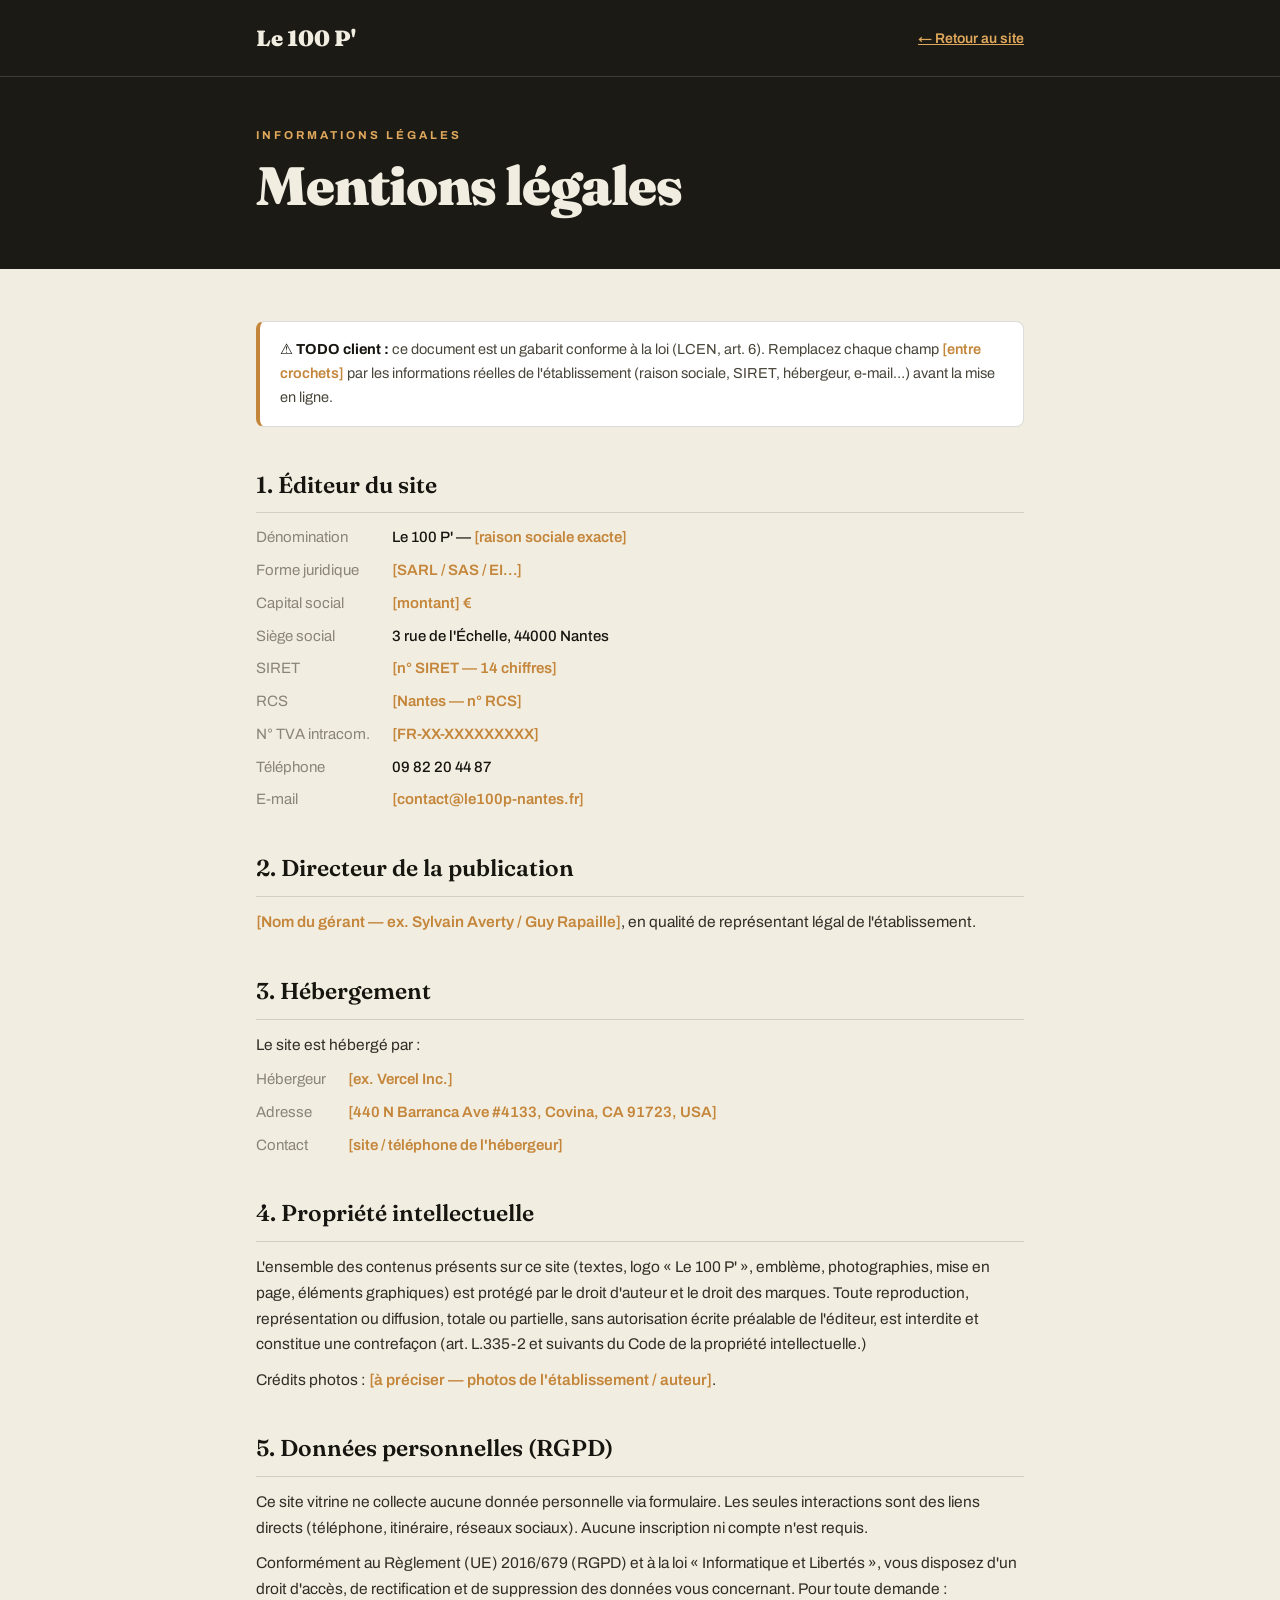
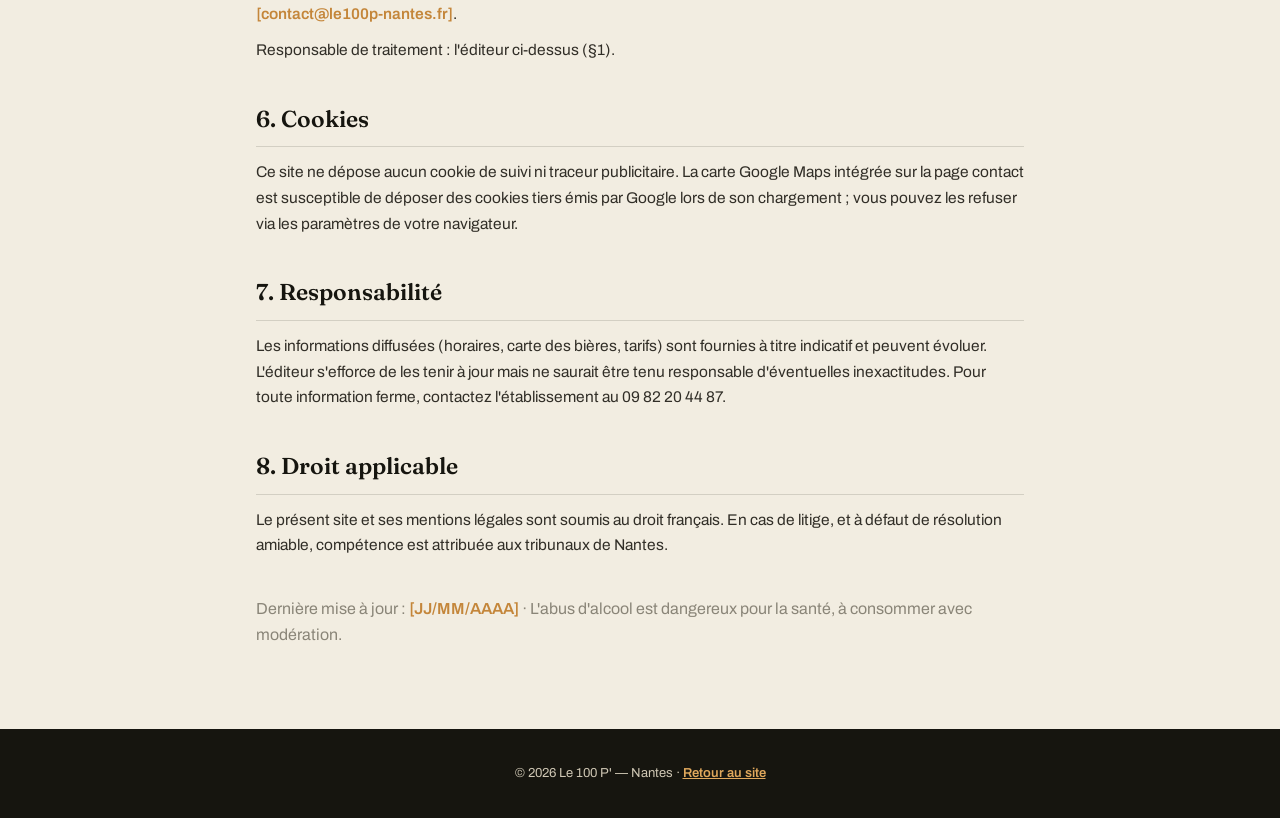
==== mentions-legales.html @ d5ee9e6e "Site vitrine Le 100 P' — bar à bières artisanales Nantes Site statique monolithique : hero chalkboar" ====
<!DOCTYPE html>
<html lang="fr">
<head>
<meta charset="UTF-8">
<meta name="viewport" content="width=device-width, initial-scale=1">
<title>Mentions légales — Le 100 P' · Nantes</title>
<meta name="description" content="Mentions légales du site Le 100 P', bar à bières artisanales à Nantes.">
<meta name="robots" content="noindex, follow">
<link rel="canonical" href="https://le100p-nantes.fr/mentions-legales.html">
<link rel="icon" href="data:image/svg+xml,<svg xmlns='http://www.w3.org/2000/svg' viewBox='0 0 100 100'><rect width='100' height='100' rx='20' fill='%231C1B17'/><path d='M50 20c-9 0-16 7-16 17 0 8 5 12 5 20h22c0-8 5-12 5-20 0-10-7-17-16-17z' fill='none' stroke='%23F3EEE2' stroke-width='4'/><path d='M50 30v34M42 40l8 6 8-6M42 52l8 6 8-6' stroke='%23F3EEE2' stroke-width='3' fill='none'/></svg>">
<link rel="preconnect" href="https://fonts.googleapis.com">
<link rel="preconnect" href="https://fonts.gstatic.com" crossorigin>
<link href="https://fonts.googleapis.com/css2?family=Fraunces:ital,opsz,wght@0,9..144,600;0,9..144,900&family=Archivo:wght@400;500;600;700&display=swap" rel="stylesheet">
<style>
:root{
  --noir:#16150F;--slate:#1B1A15;--craie:#F2EDE1;--craie-soft:#CFC7B4;
  --ambre:#C4863A;--ambre-light:#E0A85C;--line:rgba(242,237,225,.16);
  --f-display:'Fraunces',Georgia,serif;--f-text:'Archivo',system-ui,sans-serif;
}
*{box-sizing:border-box;margin:0;padding:0}
body{font-family:var(--f-text);color:var(--noir);background:var(--craie);line-height:1.65;-webkit-font-smoothing:antialiased}
a{color:inherit}
.wrap{max-width:820px;margin:0 auto;padding:0 26px}

header.ml-nav{background:var(--slate);color:var(--craie);border-bottom:1px solid var(--line)}
.ml-nav .in{max-width:820px;margin:0 auto;padding:20px 26px;display:flex;align-items:center;justify-content:space-between;gap:16px}
.ml-nav b{font-family:var(--f-display);font-weight:900;font-size:22px}
.ml-nav a.back{color:var(--ambre-light);font-weight:600;font-size:14px}

.hero-ml{background:var(--slate);color:var(--craie);padding:44px 0 56px}
.hero-ml .eyebrow{color:var(--ambre-light);text-transform:uppercase;letter-spacing:.26em;font-size:11.5px;font-weight:700}
.hero-ml h1{font-family:var(--f-display);font-weight:900;font-size:clamp(34px,6vw,54px);line-height:1.02;margin-top:10px;letter-spacing:-.02em}

main{padding:52px 0 80px}
.note{background:#fff;border:1px solid rgba(22,21,15,.15);border-left:4px solid var(--ambre);border-radius:8px;padding:16px 20px;font-size:14.5px;color:#48453a;margin-bottom:40px}
.note b{color:var(--noir)}
section.blk{margin-bottom:38px}
section.blk h2{font-family:var(--f-display);font-weight:600;font-size:23px;margin-bottom:12px;padding-bottom:8px;border-bottom:1px solid rgba(22,21,15,.14)}
section.blk p{margin-bottom:10px;font-size:15.5px;color:#312e27}
.field{color:#8a8578}
.todo{color:var(--ambre);font-weight:600}
dl{display:grid;grid-template-columns:auto 1fr;gap:8px 22px;font-size:15px}
dl dt{color:#8a8578}
dl dd{color:var(--noir);font-weight:500}

footer.ml-foot{background:var(--noir);color:var(--craie-soft);padding:34px 0;text-align:center;font-size:13px}
footer.ml-foot a{color:var(--ambre-light);font-weight:600}
@media(max-width:600px){dl{grid-template-columns:1fr;gap:2px 0}dl dd{margin-bottom:10px}}
</style>
</head>
<body>

<header class="ml-nav">
  <div class="in">
    <b>Le 100 P'</b>
    <a href="index.html" class="back">← Retour au site</a>
  </div>
</header>

<section class="hero-ml">
  <div class="wrap">
    <span class="eyebrow">Informations légales</span>
    <h1>Mentions légales</h1>
  </div>
</section>

<main>
  <div class="wrap">

    <div class="note">
      <b>⚠︎ TODO client :</b> ce document est un gabarit conforme à la loi (LCEN, art. 6). Remplacez chaque champ <span class="todo">[entre crochets]</span> par les informations réelles de l'établissement (raison sociale, SIRET, hébergeur, e-mail…) avant la mise en ligne.
    </div>

    <section class="blk">
      <h2>1. Éditeur du site</h2>
      <dl>
        <dt>Dénomination</dt><dd>Le 100 P' — <span class="todo">[raison sociale exacte]</span></dd>
        <dt>Forme juridique</dt><dd><span class="todo">[SARL / SAS / EI…]</span></dd>
        <dt>Capital social</dt><dd><span class="todo">[montant] €</span></dd>
        <dt>Siège social</dt><dd>3 rue de l'Échelle, 44000 Nantes</dd>
        <dt>SIRET</dt><dd><span class="todo">[n° SIRET — 14 chiffres]</span></dd>
        <dt>RCS</dt><dd><span class="todo">[Nantes — n° RCS]</span></dd>
        <dt>N° TVA intracom.</dt><dd><span class="todo">[FR-XX-XXXXXXXXX]</span></dd>
        <dt>Téléphone</dt><dd>09 82 20 44 87</dd>
        <dt>E-mail</dt><dd><span class="todo">[contact@le100p-nantes.fr]</span></dd>
      </dl>
    </section>

    <section class="blk">
      <h2>2. Directeur de la publication</h2>
      <p><span class="todo">[Nom du gérant — ex. Sylvain Averty / Guy Rapaille]</span>, en qualité de représentant légal de l'établissement.</p>
    </section>

    <section class="blk">
      <h2>3. Hébergement</h2>
      <p>Le site est hébergé par :</p>
      <dl>
        <dt>Hébergeur</dt><dd><span class="todo">[ex. Vercel Inc.]</span></dd>
        <dt>Adresse</dt><dd><span class="todo">[440 N Barranca Ave #4133, Covina, CA 91723, USA]</span></dd>
        <dt>Contact</dt><dd><span class="todo">[site / téléphone de l'hébergeur]</span></dd>
      </dl>
    </section>

    <section class="blk">
      <h2>4. Propriété intellectuelle</h2>
      <p>L'ensemble des contenus présents sur ce site (textes, logo « Le 100 P' », emblème, photographies, mise en page, éléments graphiques) est protégé par le droit d'auteur et le droit des marques. Toute reproduction, représentation ou diffusion, totale ou partielle, sans autorisation écrite préalable de l'éditeur, est interdite et constitue une contrefaçon (art. L.335-2 et suivants du Code de la propriété intellectuelle.)</p>
      <p class="field">Crédits photos : <span class="todo">[à préciser — photos de l'établissement / auteur]</span>.</p>
    </section>

    <section class="blk">
      <h2>5. Données personnelles (RGPD)</h2>
      <p>Ce site vitrine ne collecte aucune donnée personnelle via formulaire. Les seules interactions sont des liens directs (téléphone, itinéraire, réseaux sociaux). Aucune inscription ni compte n'est requis.</p>
      <p>Conformément au Règlement (UE) 2016/679 (RGPD) et à la loi « Informatique et Libertés », vous disposez d'un droit d'accès, de rectification et de suppression des données vous concernant. Pour toute demande : <span class="todo">[contact@le100p-nantes.fr]</span>.</p>
      <p class="field">Responsable de traitement : l'éditeur ci-dessus (§1).</p>
    </section>

    <section class="blk">
      <h2>6. Cookies</h2>
      <p>Ce site ne dépose aucun cookie de suivi ni traceur publicitaire. La carte Google Maps intégrée sur la page contact est susceptible de déposer des cookies tiers émis par Google lors de son chargement ; vous pouvez les refuser via les paramètres de votre navigateur.</p>
    </section>

    <section class="blk">
      <h2>7. Responsabilité</h2>
      <p>Les informations diffusées (horaires, carte des bières, tarifs) sont fournies à titre indicatif et peuvent évoluer. L'éditeur s'efforce de les tenir à jour mais ne saurait être tenu responsable d'éventuelles inexactitudes. Pour toute information ferme, contactez l'établissement au 09 82 20 44 87.</p>
    </section>

    <section class="blk">
      <h2>8. Droit applicable</h2>
      <p>Le présent site et ses mentions légales sont soumis au droit français. En cas de litige, et à défaut de résolution amiable, compétence est attribuée aux tribunaux de Nantes.</p>
    </section>

    <p class="field">Dernière mise à jour : <span class="todo">[JJ/MM/AAAA]</span> · L'abus d'alcool est dangereux pour la santé, à consommer avec modération.</p>

  </div>
</main>

<footer class="ml-foot">
  <div class="wrap">© <span id="yr"></span> Le 100 P' — Nantes · <a href="index.html">Retour au site</a></div>
</footer>

<script>document.getElementById('yr').textContent=new Date().getFullYear();</script>
</body>
</html>
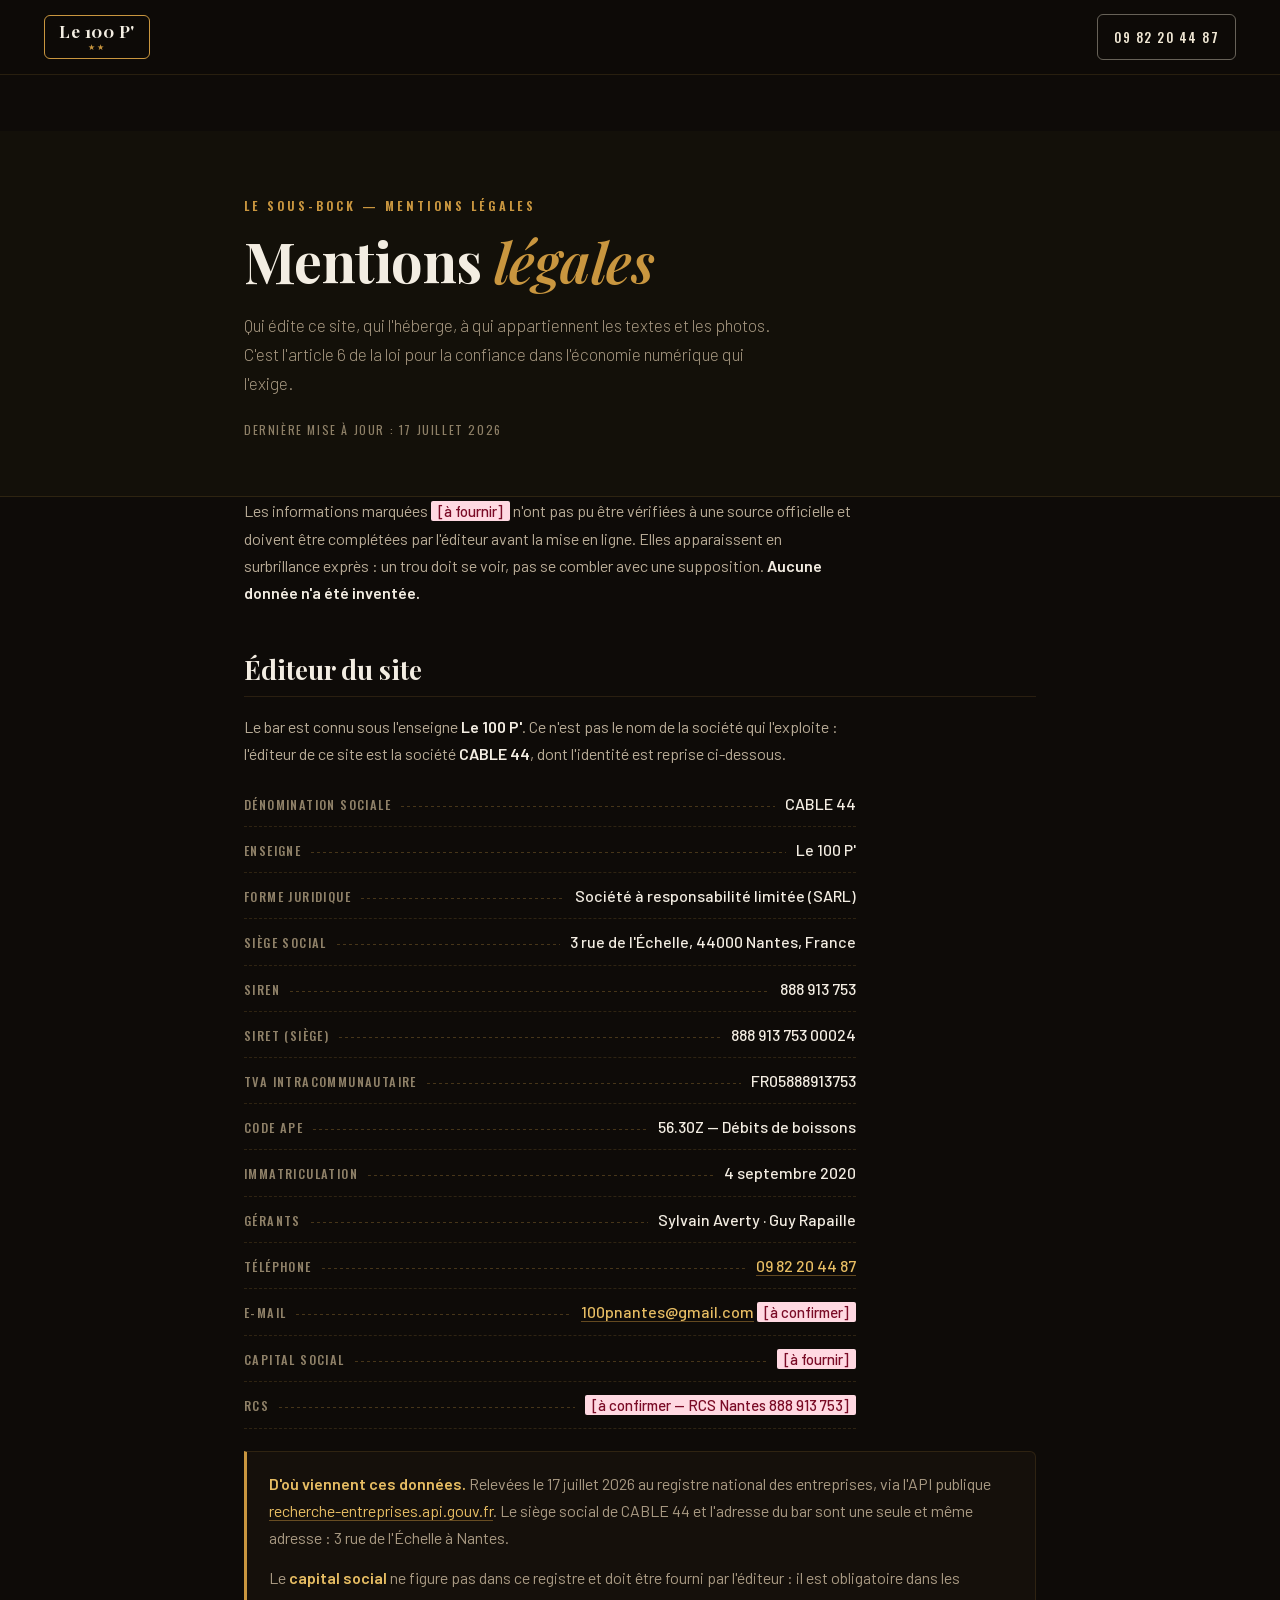
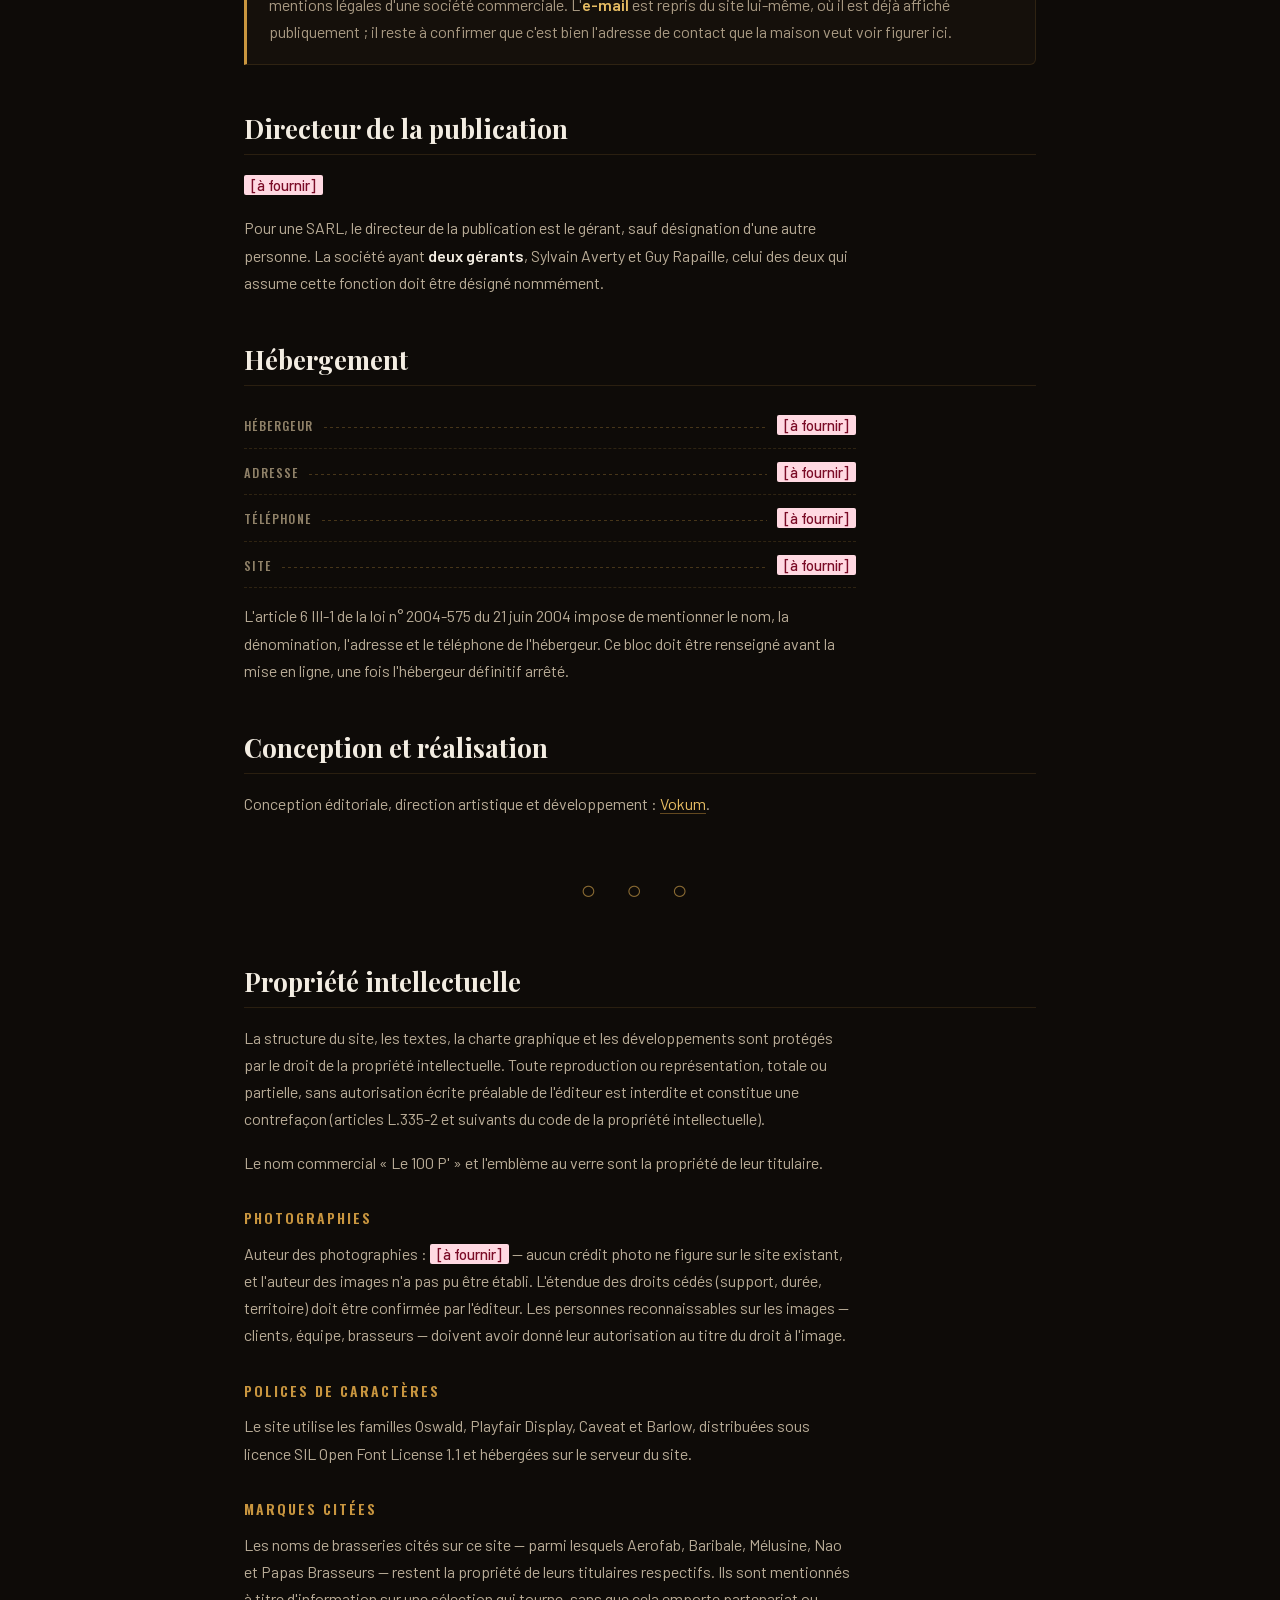
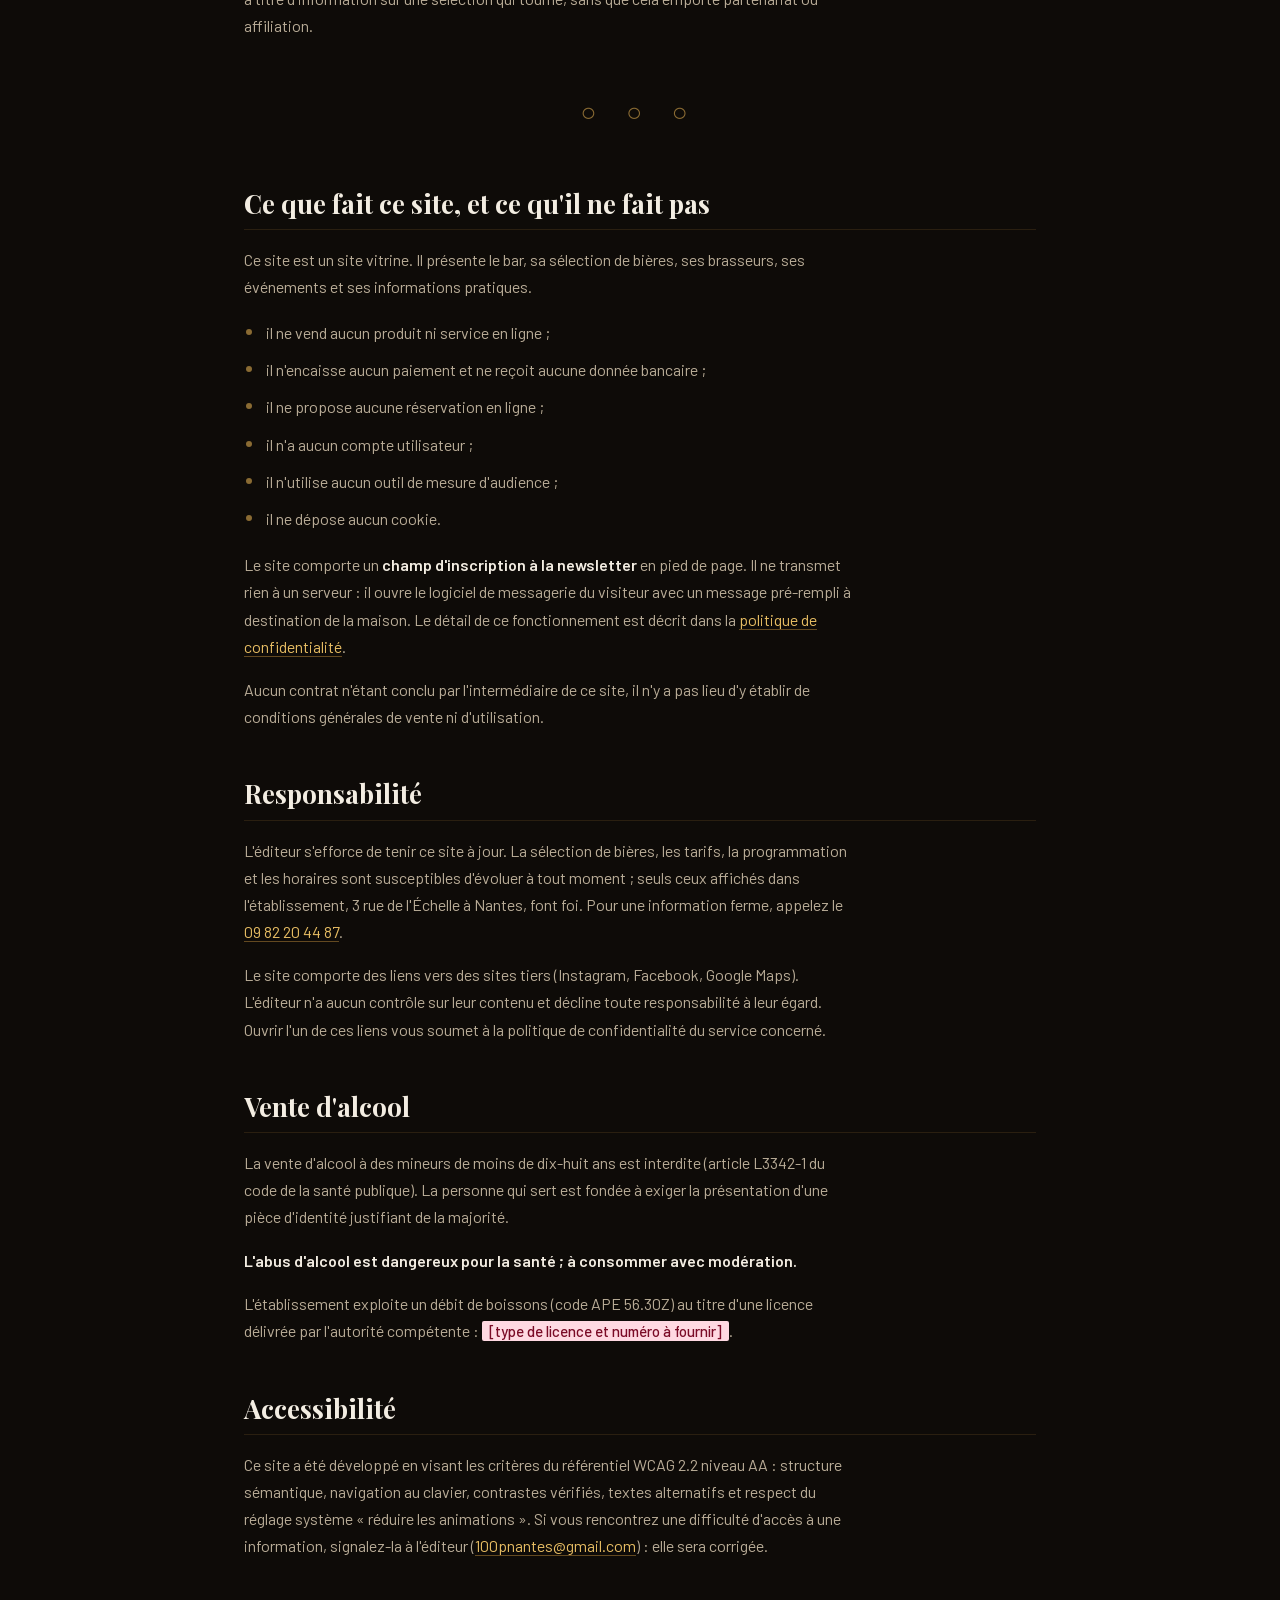
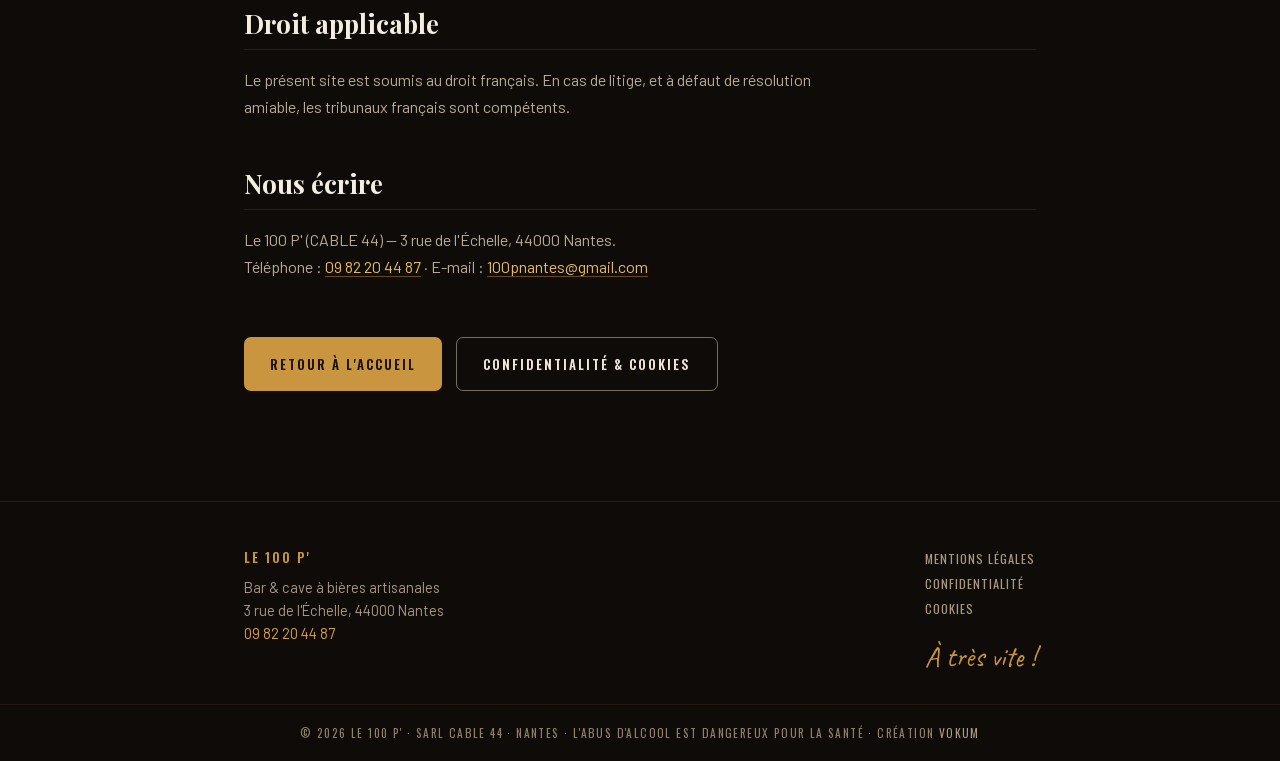
==== commit 7c583aab: "Pages légales : mentions légales, confidentialité et cookies Ajoute les deux pages obligatoires (art" ====
--- a/mentions-legales.html
+++ b/mentions-legales.html
@@ -3,139 +3,267 @@
 <head>
 <meta charset="UTF-8">
 <meta name="viewport" content="width=device-width, initial-scale=1">
-<title>Mentions légales — Le 100 P' · Nantes</title>
-<meta name="description" content="Mentions légales du site Le 100 P', bar à bières artisanales à Nantes.">
-<meta name="robots" content="noindex, follow">
+<title>Mentions légales — Le 100 P', bar à bières à Nantes</title>
+<meta name="description" content="Mentions légales du site du 100 P', bar et cave à bières artisanales, 3 rue de l'Échelle à Nantes. Éditeur, hébergeur, propriété intellectuelle.">
+<meta name="robots" content="index, follow">
 <link rel="canonical" href="https://le100p-nantes.fr/mentions-legales.html">
-<link rel="icon" href="data:image/svg+xml,<svg xmlns='http://www.w3.org/2000/svg' viewBox='0 0 100 100'><rect width='100' height='100' rx='20' fill='%231C1B17'/><path d='M50 20c-9 0-16 7-16 17 0 8 5 12 5 20h22c0-8 5-12 5-20 0-10-7-17-16-17z' fill='none' stroke='%23F3EEE2' stroke-width='4'/><path d='M50 30v34M42 40l8 6 8-6M42 52l8 6 8-6' stroke='%23F3EEE2' stroke-width='3' fill='none'/></svg>">
-<link rel="preconnect" href="https://fonts.googleapis.com">
-<link rel="preconnect" href="https://fonts.gstatic.com" crossorigin>
-<link href="https://fonts.googleapis.com/css2?family=Fraunces:ital,opsz,wght@0,9..144,600;0,9..144,900&family=Archivo:wght@400;500;600;700&display=swap" rel="stylesheet">
-<style>
-:root{
-  --noir:#16150F;--slate:#1B1A15;--craie:#F2EDE1;--craie-soft:#CFC7B4;
-  --ambre:#C4863A;--ambre-light:#E0A85C;--line:rgba(242,237,225,.16);
-  --f-display:'Fraunces',Georgia,serif;--f-text:'Archivo',system-ui,sans-serif;
-}
-*{box-sizing:border-box;margin:0;padding:0}
-body{font-family:var(--f-text);color:var(--noir);background:var(--craie);line-height:1.65;-webkit-font-smoothing:antialiased}
-a{color:inherit}
-.wrap{max-width:820px;margin:0 auto;padding:0 26px}
-
-header.ml-nav{background:var(--slate);color:var(--craie);border-bottom:1px solid var(--line)}
-.ml-nav .in{max-width:820px;margin:0 auto;padding:20px 26px;display:flex;align-items:center;justify-content:space-between;gap:16px}
-.ml-nav b{font-family:var(--f-display);font-weight:900;font-size:22px}
-.ml-nav a.back{color:var(--ambre-light);font-weight:600;font-size:14px}
-
-.hero-ml{background:var(--slate);color:var(--craie);padding:44px 0 56px}
-.hero-ml .eyebrow{color:var(--ambre-light);text-transform:uppercase;letter-spacing:.26em;font-size:11.5px;font-weight:700}
-.hero-ml h1{font-family:var(--f-display);font-weight:900;font-size:clamp(34px,6vw,54px);line-height:1.02;margin-top:10px;letter-spacing:-.02em}
-
-main{padding:52px 0 80px}
-.note{background:#fff;border:1px solid rgba(22,21,15,.15);border-left:4px solid var(--ambre);border-radius:8px;padding:16px 20px;font-size:14.5px;color:#48453a;margin-bottom:40px}
-.note b{color:var(--noir)}
-section.blk{margin-bottom:38px}
-section.blk h2{font-family:var(--f-display);font-weight:600;font-size:23px;margin-bottom:12px;padding-bottom:8px;border-bottom:1px solid rgba(22,21,15,.14)}
-section.blk p{margin-bottom:10px;font-size:15.5px;color:#312e27}
-.field{color:#8a8578}
-.todo{color:var(--ambre);font-weight:600}
-dl{display:grid;grid-template-columns:auto 1fr;gap:8px 22px;font-size:15px}
-dl dt{color:#8a8578}
-dl dd{color:var(--noir);font-weight:500}
-
-footer.ml-foot{background:var(--noir);color:var(--craie-soft);padding:34px 0;text-align:center;font-size:13px}
-footer.ml-foot a{color:var(--ambre-light);font-weight:600}
-@media(max-width:600px){dl{grid-template-columns:1fr;gap:2px 0}dl dd{margin-bottom:10px}}
-</style>
+<meta property="og:type" content="website">
+<meta property="og:title" content="Mentions légales — Le 100 P'">
+<meta property="og:url" content="https://le100p-nantes.fr/mentions-legales.html">
+<meta property="og:locale" content="fr_FR">
+<link rel="icon" href="data:image/svg+xml,<svg xmlns='http://www.w3.org/2000/svg' viewBox='0 0 100 100'><rect width='100' height='100' rx='20' fill='%230e0b08'/><path d='M50 20c-9 0-16 7-16 17 0 8 5 12 5 20h22c0-8 5-12 5-20 0-10-7-17-16-17z' fill='none' stroke='%23c9963f' stroke-width='4'/><path d='M50 30v34M42 40l8 6 8-6M42 52l8 6 8-6' stroke='%23c9963f' stroke-width='3' fill='none'/></svg>">
+<meta name="theme-color" content="#0e0b08">
+<link rel="preload" href="assets/fonts/oswald-var-latin.woff2" as="font" type="font/woff2" crossorigin>
+<link rel="preload" href="assets/fonts/barlow-400-latin.woff2" as="font" type="font/woff2" crossorigin>
+<link rel="stylesheet" href="fonts.css">
+<link rel="stylesheet" href="legal.css">
 </head>
-<body>
-
-<header class="ml-nav">
-  <div class="in">
-    <b>Le 100 P'</b>
-    <a href="index.html" class="back">← Retour au site</a>
+<body id="top">
+
+<a class="skip" href="#contenu">Aller au contenu</a>
+
+<!-- ============ NAV ============ -->
+<nav class="nav">
+  <a href="index.html" aria-label="Le 100 P' — retour à l'accueil">
+    <span class="logo-badge"><span class="wm">Le 100 P'</span><span class="st">★★</span></span>
+  </a>
+  <a href="tel:+33982204487" class="nav-tel">09 82 20 44 87</a>
+</nav>
+
+<main id="contenu">
+
+  <section class="legal-head">
+    <div class="wrap">
+      <p class="kicker">Le sous-bock — Mentions légales</p>
+      <h1>Mentions <em>légales</em></h1>
+      <p class="legal-lede">
+        Qui édite ce site, qui l'héberge, à qui appartiennent les textes et les photos.
+        C'est l'article 6 de la loi pour la confiance dans l'économie numérique qui l'exige.
+      </p>
+      <p class="legal-maj">Dernière mise à jour : 17 juillet 2026</p>
+    </div>
+  </section>
+
+  <section class="legal">
+
+    <p>
+      Les informations marquées <span class="manque">[à fournir]</span> n'ont pas pu être
+      vérifiées à une source officielle et doivent être complétées par l'éditeur avant la
+      mise en ligne. Elles apparaissent en surbrillance exprès : un trou doit se voir, pas
+      se combler avec une supposition. <strong>Aucune donnée n'a été inventée.</strong>
+    </p>
+
+    <h2>Éditeur du site</h2>
+    <p>
+      Le bar est connu sous l'enseigne <strong>Le 100 P'</strong>. Ce n'est pas le nom de
+      la société qui l'exploite : l'éditeur de ce site est la société
+      <strong>CABLE 44</strong>, dont l'identité est reprise ci-dessous.
+    </p>
+    <ul class="legal-id">
+      <li><span class="k">Dénomination sociale</span><span class="lead"></span><span class="v">CABLE 44</span></li>
+      <li><span class="k">Enseigne</span><span class="lead"></span><span class="v">Le 100 P'</span></li>
+      <li><span class="k">Forme juridique</span><span class="lead"></span><span class="v">Société à responsabilité limitée (SARL)</span></li>
+      <li><span class="k">Siège social</span><span class="lead"></span><span class="v">3 rue de l'Échelle, 44000 Nantes, France</span></li>
+      <li><span class="k">SIREN</span><span class="lead"></span><span class="v">888 913 753</span></li>
+      <li><span class="k">SIRET (siège)</span><span class="lead"></span><span class="v">888 913 753 00024</span></li>
+      <li><span class="k">TVA intracommunautaire</span><span class="lead"></span><span class="v">FR05888913753</span></li>
+      <li><span class="k">Code APE</span><span class="lead"></span><span class="v">56.30Z — Débits de boissons</span></li>
+      <li><span class="k">Immatriculation</span><span class="lead"></span><span class="v">4 septembre 2020</span></li>
+      <li><span class="k">Gérants</span><span class="lead"></span><span class="v">Sylvain Averty · Guy Rapaille</span></li>
+      <li><span class="k">Téléphone</span><span class="lead"></span><span class="v"><a href="tel:+33982204487">09 82 20 44 87</a></span></li>
+      <li><span class="k">E-mail</span><span class="lead"></span><span class="v"><a href="mailto:100pnantes@gmail.com">100pnantes@gmail.com</a> <span class="manque">[à confirmer]</span></span></li>
+      <li><span class="k">Capital social</span><span class="lead"></span><span class="v"><span class="manque">[à fournir]</span></span></li>
+      <li><span class="k">RCS</span><span class="lead"></span><span class="v"><span class="manque">[à confirmer — RCS Nantes 888 913 753]</span></span></li>
+    </ul>
+    <div class="legal-source">
+      <p>
+        <strong>D'où viennent ces données.</strong> Relevées le 17 juillet 2026 au registre
+        national des entreprises, via l'API publique
+        <a href="https://recherche-entreprises.api.gouv.fr" target="_blank" rel="noopener noreferrer">recherche-entreprises.api.gouv.fr</a>.
+        Le siège social de CABLE 44 et l'adresse du bar sont une seule et même adresse :
+        3 rue de l'Échelle à Nantes.
+      </p>
+      <p>
+        Le <strong>capital social</strong> ne figure pas dans ce registre et doit être fourni
+        par l'éditeur : il est obligatoire dans les mentions légales d'une société
+        commerciale. L'<strong>e-mail</strong> est repris du site lui-même, où il est déjà
+        affiché publiquement ; il reste à confirmer que c'est bien l'adresse de contact que
+        la maison veut voir figurer ici.
+      </p>
+    </div>
+
+    <h2>Directeur de la publication</h2>
+    <p><span class="manque">[à fournir]</span></p>
+    <p>
+      Pour une SARL, le directeur de la publication est le gérant, sauf désignation d'une
+      autre personne. La société ayant <strong>deux gérants</strong>, Sylvain Averty et
+      Guy Rapaille, celui des deux qui assume cette fonction doit être désigné nommément.
+    </p>
+
+    <h2>Hébergement</h2>
+    <ul class="legal-id">
+      <li><span class="k">Hébergeur</span><span class="lead"></span><span class="v"><span class="manque">[à fournir]</span></span></li>
+      <li><span class="k">Adresse</span><span class="lead"></span><span class="v"><span class="manque">[à fournir]</span></span></li>
+      <li><span class="k">Téléphone</span><span class="lead"></span><span class="v"><span class="manque">[à fournir]</span></span></li>
+      <li><span class="k">Site</span><span class="lead"></span><span class="v"><span class="manque">[à fournir]</span></span></li>
+    </ul>
+    <p>
+      L'article 6 III-1 de la loi n° 2004-575 du 21 juin 2004 impose de mentionner le nom,
+      la dénomination, l'adresse et le téléphone de l'hébergeur. Ce bloc doit être renseigné
+      avant la mise en ligne, une fois l'hébergeur définitif arrêté.
+    </p>
+
+    <h2>Conception et réalisation</h2>
+    <p>
+      Conception éditoriale, direction artistique et développement :
+      <a href="https://vokumagency.com" target="_blank" rel="noopener noreferrer">Vokum</a>.
+    </p>
+
+    <div class="legal-sep" aria-hidden="true">○ ○ ○</div>
+
+    <h2>Propriété intellectuelle</h2>
+    <p>
+      La structure du site, les textes, la charte graphique et les développements sont
+      protégés par le droit de la propriété intellectuelle. Toute reproduction ou
+      représentation, totale ou partielle, sans autorisation écrite préalable de l'éditeur
+      est interdite et constitue une contrefaçon (articles L.335-2 et suivants du code de
+      la propriété intellectuelle).
+    </p>
+    <p>
+      Le nom commercial « Le 100 P' » et l'emblème au verre sont la propriété de leur
+      titulaire.
+    </p>
+
+    <h3>Photographies</h3>
+    <p>
+      Auteur des photographies : <span class="manque">[à fournir]</span> — aucun crédit
+      photo ne figure sur le site existant, et l'auteur des images n'a pas pu être établi.
+      L'étendue des droits cédés (support, durée, territoire) doit être confirmée par
+      l'éditeur. Les personnes reconnaissables sur les images — clients, équipe, brasseurs —
+      doivent avoir donné leur autorisation au titre du droit à l'image.
+    </p>
+
+    <h3>Polices de caractères</h3>
+    <p>
+      Le site utilise les familles Oswald, Playfair Display, Caveat et Barlow, distribuées
+      sous licence SIL Open Font License 1.1 et hébergées sur le serveur du site.
+    </p>
+
+    <h3>Marques citées</h3>
+    <p>
+      Les noms de brasseries cités sur ce site — parmi lesquels Aerofab, Baribale, Mélusine,
+      Nao et Papas Brasseurs — restent la propriété de leurs titulaires respectifs. Ils sont
+      mentionnés à titre d'information sur une sélection qui tourne, sans que cela emporte
+      partenariat ou affiliation.
+    </p>
+
+    <div class="legal-sep" aria-hidden="true">○ ○ ○</div>
+
+    <h2>Ce que fait ce site, et ce qu'il ne fait pas</h2>
+    <p>
+      Ce site est un site vitrine. Il présente le bar, sa sélection de bières, ses brasseurs,
+      ses événements et ses informations pratiques.
+    </p>
+    <ul>
+      <li>il ne vend aucun produit ni service en ligne ;</li>
+      <li>il n'encaisse aucun paiement et ne reçoit aucune donnée bancaire ;</li>
+      <li>il ne propose aucune réservation en ligne ;</li>
+      <li>il n'a aucun compte utilisateur ;</li>
+      <li>il n'utilise aucun outil de mesure d'audience ;</li>
+      <li>il ne dépose aucun cookie.</li>
+    </ul>
+    <p>
+      Le site comporte un <strong>champ d'inscription à la newsletter</strong> en pied de
+      page. Il ne transmet rien à un serveur : il ouvre le logiciel de messagerie du
+      visiteur avec un message pré-rempli à destination de la maison. Le détail de ce
+      fonctionnement est décrit dans la
+      <a href="confidentialite.html">politique de confidentialité</a>.
+    </p>
+    <p>
+      Aucun contrat n'étant conclu par l'intermédiaire de ce site, il n'y a pas lieu d'y
+      établir de conditions générales de vente ni d'utilisation.
+    </p>
+
+    <h2>Responsabilité</h2>
+    <p>
+      L'éditeur s'efforce de tenir ce site à jour. La sélection de bières, les tarifs, la
+      programmation et les horaires sont susceptibles d'évoluer à tout moment ; seuls ceux
+      affichés dans l'établissement, 3 rue de l'Échelle à Nantes, font foi. Pour une
+      information ferme, appelez le <a href="tel:+33982204487">09 82 20 44 87</a>.
+    </p>
+    <p>
+      Le site comporte des liens vers des sites tiers (Instagram, Facebook, Google Maps).
+      L'éditeur n'a aucun contrôle sur leur contenu et décline toute responsabilité à leur
+      égard. Ouvrir l'un de ces liens vous soumet à la politique de confidentialité du
+      service concerné.
+    </p>
+
+    <h2>Vente d'alcool</h2>
+    <p>
+      La vente d'alcool à des mineurs de moins de dix-huit ans est interdite
+      (article L3342-1 du code de la santé publique). La personne qui sert est fondée à
+      exiger la présentation d'une pièce d'identité justifiant de la majorité.
+    </p>
+    <p>
+      <strong>L'abus d'alcool est dangereux pour la santé ; à consommer avec modération.</strong>
+    </p>
+    <p>
+      L'établissement exploite un débit de boissons (code APE 56.30Z) au titre d'une licence
+      délivrée par l'autorité compétente : <span class="manque">[type de licence et numéro à fournir]</span>.
+    </p>
+
+    <h2>Accessibilité</h2>
+    <p>
+      Ce site a été développé en visant les critères du référentiel WCAG 2.2 niveau AA :
+      structure sémantique, navigation au clavier, contrastes vérifiés, textes alternatifs
+      et respect du réglage système « réduire les animations ». Si vous rencontrez une
+      difficulté d'accès à une information, signalez-la à l'éditeur
+      (<a href="mailto:100pnantes@gmail.com">100pnantes@gmail.com</a>) : elle sera corrigée.
+    </p>
+
+    <h2>Droit applicable</h2>
+    <p>
+      Le présent site est soumis au droit français. En cas de litige, et à défaut de
+      résolution amiable, les tribunaux français sont compétents.
+    </p>
+
+    <h2>Nous écrire</h2>
+    <p>
+      Le 100 P' (CABLE 44) — 3 rue de l'Échelle, 44000 Nantes.<br>
+      Téléphone : <a href="tel:+33982204487">09 82 20 44 87</a> ·
+      E-mail : <a href="mailto:100pnantes@gmail.com">100pnantes@gmail.com</a>
+    </p>
+
+    <div class="legal-actions">
+      <a class="btn btn-solid" href="index.html">Retour à l'accueil</a>
+      <a class="btn btn-outline" href="confidentialite.html">Confidentialité &amp; cookies</a>
+    </div>
+
+  </section>
+
+</main>
+
+<!-- ============ FOOTER ============ -->
+<footer>
+  <div class="foot-in">
+    <div class="foot-id">
+      <div class="ilab">Le 100 P'</div>
+      <p>
+        Bar &amp; cave à bières artisanales<br>
+        3 rue de l'Échelle, 44000 Nantes<br>
+        <a href="tel:+33982204487">09 82 20 44 87</a>
+      </p>
+    </div>
+    <div class="foot-legal">
+      <div class="lg">
+        <a href="mentions-legales.html" aria-current="page">Mentions légales</a>
+        <a href="confidentialite.html">Confidentialité</a>
+        <a href="confidentialite.html#cookies">Cookies</a>
+      </div>
+      <p class="bye">À très vite !</p>
+    </div>
   </div>
-</header>
-
-<section class="hero-ml">
-  <div class="wrap">
-    <span class="eyebrow">Informations légales</span>
-    <h1>Mentions légales</h1>
-  </div>
-</section>
-
-<main>
-  <div class="wrap">
-
-    <div class="note">
-      <b>⚠︎ TODO client :</b> ce document est un gabarit conforme à la loi (LCEN, art. 6). Remplacez chaque champ <span class="todo">[entre crochets]</span> par les informations réelles de l'établissement (raison sociale, SIRET, hébergeur, e-mail…) avant la mise en ligne.
-    </div>
-
-    <section class="blk">
-      <h2>1. Éditeur du site</h2>
-      <dl>
-        <dt>Dénomination</dt><dd>Le 100 P' — <span class="todo">[raison sociale exacte]</span></dd>
-        <dt>Forme juridique</dt><dd><span class="todo">[SARL / SAS / EI…]</span></dd>
-        <dt>Capital social</dt><dd><span class="todo">[montant] €</span></dd>
-        <dt>Siège social</dt><dd>3 rue de l'Échelle, 44000 Nantes</dd>
-        <dt>SIRET</dt><dd><span class="todo">[n° SIRET — 14 chiffres]</span></dd>
-        <dt>RCS</dt><dd><span class="todo">[Nantes — n° RCS]</span></dd>
-        <dt>N° TVA intracom.</dt><dd><span class="todo">[FR-XX-XXXXXXXXX]</span></dd>
-        <dt>Téléphone</dt><dd>09 82 20 44 87</dd>
-        <dt>E-mail</dt><dd><span class="todo">[contact@le100p-nantes.fr]</span></dd>
-      </dl>
-    </section>
-
-    <section class="blk">
-      <h2>2. Directeur de la publication</h2>
-      <p><span class="todo">[Nom du gérant — ex. Sylvain Averty / Guy Rapaille]</span>, en qualité de représentant légal de l'établissement.</p>
-    </section>
-
-    <section class="blk">
-      <h2>3. Hébergement</h2>
-      <p>Le site est hébergé par :</p>
-      <dl>
-        <dt>Hébergeur</dt><dd><span class="todo">[ex. Vercel Inc.]</span></dd>
-        <dt>Adresse</dt><dd><span class="todo">[440 N Barranca Ave #4133, Covina, CA 91723, USA]</span></dd>
-        <dt>Contact</dt><dd><span class="todo">[site / téléphone de l'hébergeur]</span></dd>
-      </dl>
-    </section>
-
-    <section class="blk">
-      <h2>4. Propriété intellectuelle</h2>
-      <p>L'ensemble des contenus présents sur ce site (textes, logo « Le 100 P' », emblème, photographies, mise en page, éléments graphiques) est protégé par le droit d'auteur et le droit des marques. Toute reproduction, représentation ou diffusion, totale ou partielle, sans autorisation écrite préalable de l'éditeur, est interdite et constitue une contrefaçon (art. L.335-2 et suivants du Code de la propriété intellectuelle.)</p>
-      <p class="field">Crédits photos : <span class="todo">[à préciser — photos de l'établissement / auteur]</span>.</p>
-    </section>
-
-    <section class="blk">
-      <h2>5. Données personnelles (RGPD)</h2>
-      <p>Ce site vitrine ne collecte aucune donnée personnelle via formulaire. Les seules interactions sont des liens directs (téléphone, itinéraire, réseaux sociaux). Aucune inscription ni compte n'est requis.</p>
-      <p>Conformément au Règlement (UE) 2016/679 (RGPD) et à la loi « Informatique et Libertés », vous disposez d'un droit d'accès, de rectification et de suppression des données vous concernant. Pour toute demande : <span class="todo">[contact@le100p-nantes.fr]</span>.</p>
-      <p class="field">Responsable de traitement : l'éditeur ci-dessus (§1).</p>
-    </section>
-
-    <section class="blk">
-      <h2>6. Cookies</h2>
-      <p>Ce site ne dépose aucun cookie de suivi ni traceur publicitaire. La carte Google Maps intégrée sur la page contact est susceptible de déposer des cookies tiers émis par Google lors de son chargement ; vous pouvez les refuser via les paramètres de votre navigateur.</p>
-    </section>
-
-    <section class="blk">
-      <h2>7. Responsabilité</h2>
-      <p>Les informations diffusées (horaires, carte des bières, tarifs) sont fournies à titre indicatif et peuvent évoluer. L'éditeur s'efforce de les tenir à jour mais ne saurait être tenu responsable d'éventuelles inexactitudes. Pour toute information ferme, contactez l'établissement au 09 82 20 44 87.</p>
-    </section>
-
-    <section class="blk">
-      <h2>8. Droit applicable</h2>
-      <p>Le présent site et ses mentions légales sont soumis au droit français. En cas de litige, et à défaut de résolution amiable, compétence est attribuée aux tribunaux de Nantes.</p>
-    </section>
-
-    <p class="field">Dernière mise à jour : <span class="todo">[JJ/MM/AAAA]</span> · L'abus d'alcool est dangereux pour la santé, à consommer avec modération.</p>
-
-  </div>
-</main>
-
-<footer class="ml-foot">
-  <div class="wrap">© <span id="yr"></span> Le 100 P' — Nantes · <a href="index.html">Retour au site</a></div>
+  <div class="foot-bar">© <span id="yr"></span> Le 100 P' · SARL CABLE 44 · Nantes · L'abus d'alcool est dangereux pour la santé · Création <a href="https://vokumagency.com" target="_blank" rel="noopener">Vokum</a></div>
 </footer>
 
 <script>document.getElementById('yr').textContent=new Date().getFullYear();</script>
--- a/fonts.css
+++ b/fonts.css
@@ -0,0 +1,164 @@
+/* =============================================================================
+   Le 100 P' — polices auto-hébergées
+   -----------------------------------------------------------------------------
+   Oswald, Playfair Display, Caveat, Barlow — licence SIL Open Font License 1.1.
+   Rapatriées depuis Google Fonts le 17 juillet 2026 et servies depuis ce site :
+   le navigateur du visiteur ne contacte plus fonts.googleapis.com ni
+   fonts.gstatic.com, donc aucune adresse IP n'est transmise à Google.
+   Sous-ensembles latin + latin-ext uniquement (site en français).
+   Les url() sont relatives à ce fichier, placé à la racine du site.
+   ============================================================================= */
+
+/* ---------- Oswald — variable, wght 400→700 (titres, nav, boutons) ---------- */
+@font-face {
+  font-family: 'Oswald';
+  font-style: normal;
+  font-weight: 400 700;
+  font-display: swap;
+  src: url(assets/fonts/oswald-var-latin.woff2) format('woff2');
+  unicode-range: U+0000-00FF, U+0131, U+0152-0153, U+02BB-02BC, U+02C6, U+02DA, U+02DC, U+0304, U+0308, U+0329, U+2000-206F, U+20AC, U+2122, U+2191, U+2193, U+2212, U+2215, U+FEFF, U+FFFD;
+}
+@font-face {
+  font-family: 'Oswald';
+  font-style: normal;
+  font-weight: 400 700;
+  font-display: swap;
+  src: url(assets/fonts/oswald-var-latin-ext.woff2) format('woff2');
+  unicode-range: U+0100-02BA, U+02BD-02C5, U+02C7-02CC, U+02CE-02D7, U+02DD-02FF, U+0304, U+0308, U+0329, U+1D00-1DBF, U+1E00-1E9F, U+1EF2-1EFF, U+2020, U+20A0-20AB, U+20AD-20C0, U+2113, U+2C60-2C7F, U+A720-A7FF;
+}
+
+/* ---------- Playfair Display — variable, wght 400→900 (display) ---------- */
+@font-face {
+  font-family: 'Playfair Display';
+  font-style: normal;
+  font-weight: 400 900;
+  font-display: swap;
+  src: url(assets/fonts/playfair-var-latin.woff2) format('woff2');
+  unicode-range: U+0000-00FF, U+0131, U+0152-0153, U+02BB-02BC, U+02C6, U+02DA, U+02DC, U+0304, U+0308, U+0329, U+2000-206F, U+20AC, U+2122, U+2191, U+2193, U+2212, U+2215, U+FEFF, U+FFFD;
+}
+@font-face {
+  font-family: 'Playfair Display';
+  font-style: normal;
+  font-weight: 400 900;
+  font-display: swap;
+  src: url(assets/fonts/playfair-var-latin-ext.woff2) format('woff2');
+  unicode-range: U+0100-02BA, U+02BD-02C5, U+02C7-02CC, U+02CE-02D7, U+02DD-02FF, U+0304, U+0308, U+0329, U+1D00-1DBF, U+1E00-1E9F, U+1EF2-1EFF, U+2020, U+20A0-20AB, U+20AD-20C0, U+2113, U+2C60-2C7F, U+A720-A7FF;
+}
+
+/* Playfair Display italique — instance statique 600 (seule demandée par le site) */
+@font-face {
+  font-family: 'Playfair Display';
+  font-style: italic;
+  font-weight: 600;
+  font-display: swap;
+  src: url(assets/fonts/playfair-italic-600-latin.woff2) format('woff2');
+  unicode-range: U+0000-00FF, U+0131, U+0152-0153, U+02BB-02BC, U+02C6, U+02DA, U+02DC, U+0304, U+0308, U+0329, U+2000-206F, U+20AC, U+2122, U+2191, U+2193, U+2212, U+2215, U+FEFF, U+FFFD;
+}
+@font-face {
+  font-family: 'Playfair Display';
+  font-style: italic;
+  font-weight: 600;
+  font-display: swap;
+  src: url(assets/fonts/playfair-italic-600-latin-ext.woff2) format('woff2');
+  unicode-range: U+0100-02BA, U+02BD-02C5, U+02C7-02CC, U+02CE-02D7, U+02DD-02FF, U+0304, U+0308, U+0329, U+1D00-1DBF, U+1E00-1E9F, U+1EF2-1EFF, U+2020, U+20A0-20AB, U+20AD-20C0, U+2113, U+2C60-2C7F, U+A720-A7FF;
+}
+
+/* ---------- Caveat — variable, wght 400→700 (manuscrite, accents) ---------- */
+@font-face {
+  font-family: 'Caveat';
+  font-style: normal;
+  font-weight: 400 700;
+  font-display: swap;
+  src: url(assets/fonts/caveat-var-latin.woff2) format('woff2');
+  unicode-range: U+0000-00FF, U+0131, U+0152-0153, U+02BB-02BC, U+02C6, U+02DA, U+02DC, U+0304, U+0308, U+0329, U+2000-206F, U+20AC, U+2122, U+2191, U+2193, U+2212, U+2215, U+FEFF, U+FFFD;
+}
+@font-face {
+  font-family: 'Caveat';
+  font-style: normal;
+  font-weight: 400 700;
+  font-display: swap;
+  src: url(assets/fonts/caveat-var-latin-ext.woff2) format('woff2');
+  unicode-range: U+0100-02BA, U+02BD-02C5, U+02C7-02CC, U+02CE-02D7, U+02DD-02FF, U+0304, U+0308, U+0329, U+1D00-1DBF, U+1E00-1E9F, U+1EF2-1EFF, U+2020, U+20A0-20AB, U+20AD-20C0, U+2113, U+2C60-2C7F, U+A720-A7FF;
+}
+
+/* ---------- Barlow — statique, 5 graisses (texte courant) ---------- */
+@font-face {
+  font-family: 'Barlow';
+  font-style: normal;
+  font-weight: 300;
+  font-display: swap;
+  src: url(assets/fonts/barlow-300-latin.woff2) format('woff2');
+  unicode-range: U+0000-00FF, U+0131, U+0152-0153, U+02BB-02BC, U+02C6, U+02DA, U+02DC, U+0304, U+0308, U+0329, U+2000-206F, U+20AC, U+2122, U+2191, U+2193, U+2212, U+2215, U+FEFF, U+FFFD;
+}
+@font-face {
+  font-family: 'Barlow';
+  font-style: normal;
+  font-weight: 300;
+  font-display: swap;
+  src: url(assets/fonts/barlow-300-latin-ext.woff2) format('woff2');
+  unicode-range: U+0100-02BA, U+02BD-02C5, U+02C7-02CC, U+02CE-02D7, U+02DD-02FF, U+0304, U+0308, U+0329, U+1D00-1DBF, U+1E00-1E9F, U+1EF2-1EFF, U+2020, U+20A0-20AB, U+20AD-20C0, U+2113, U+2C60-2C7F, U+A720-A7FF;
+}
+@font-face {
+  font-family: 'Barlow';
+  font-style: normal;
+  font-weight: 400;
+  font-display: swap;
+  src: url(assets/fonts/barlow-400-latin.woff2) format('woff2');
+  unicode-range: U+0000-00FF, U+0131, U+0152-0153, U+02BB-02BC, U+02C6, U+02DA, U+02DC, U+0304, U+0308, U+0329, U+2000-206F, U+20AC, U+2122, U+2191, U+2193, U+2212, U+2215, U+FEFF, U+FFFD;
+}
+@font-face {
+  font-family: 'Barlow';
+  font-style: normal;
+  font-weight: 400;
+  font-display: swap;
+  src: url(assets/fonts/barlow-400-latin-ext.woff2) format('woff2');
+  unicode-range: U+0100-02BA, U+02BD-02C5, U+02C7-02CC, U+02CE-02D7, U+02DD-02FF, U+0304, U+0308, U+0329, U+1D00-1DBF, U+1E00-1E9F, U+1EF2-1EFF, U+2020, U+20A0-20AB, U+20AD-20C0, U+2113, U+2C60-2C7F, U+A720-A7FF;
+}
+@font-face {
+  font-family: 'Barlow';
+  font-style: normal;
+  font-weight: 500;
+  font-display: swap;
+  src: url(assets/fonts/barlow-500-latin.woff2) format('woff2');
+  unicode-range: U+0000-00FF, U+0131, U+0152-0153, U+02BB-02BC, U+02C6, U+02DA, U+02DC, U+0304, U+0308, U+0329, U+2000-206F, U+20AC, U+2122, U+2191, U+2193, U+2212, U+2215, U+FEFF, U+FFFD;
+}
+@font-face {
+  font-family: 'Barlow';
+  font-style: normal;
+  font-weight: 500;
+  font-display: swap;
+  src: url(assets/fonts/barlow-500-latin-ext.woff2) format('woff2');
+  unicode-range: U+0100-02BA, U+02BD-02C5, U+02C7-02CC, U+02CE-02D7, U+02DD-02FF, U+0304, U+0308, U+0329, U+1D00-1DBF, U+1E00-1E9F, U+1EF2-1EFF, U+2020, U+20A0-20AB, U+20AD-20C0, U+2113, U+2C60-2C7F, U+A720-A7FF;
+}
+@font-face {
+  font-family: 'Barlow';
+  font-style: normal;
+  font-weight: 600;
+  font-display: swap;
+  src: url(assets/fonts/barlow-600-latin.woff2) format('woff2');
+  unicode-range: U+0000-00FF, U+0131, U+0152-0153, U+02BB-02BC, U+02C6, U+02DA, U+02DC, U+0304, U+0308, U+0329, U+2000-206F, U+20AC, U+2122, U+2191, U+2193, U+2212, U+2215, U+FEFF, U+FFFD;
+}
+@font-face {
+  font-family: 'Barlow';
+  font-style: normal;
+  font-weight: 600;
+  font-display: swap;
+  src: url(assets/fonts/barlow-600-latin-ext.woff2) format('woff2');
+  unicode-range: U+0100-02BA, U+02BD-02C5, U+02C7-02CC, U+02CE-02D7, U+02DD-02FF, U+0304, U+0308, U+0329, U+1D00-1DBF, U+1E00-1E9F, U+1EF2-1EFF, U+2020, U+20A0-20AB, U+20AD-20C0, U+2113, U+2C60-2C7F, U+A720-A7FF;
+}
+@font-face {
+  font-family: 'Barlow';
+  font-style: normal;
+  font-weight: 700;
+  font-display: swap;
+  src: url(assets/fonts/barlow-700-latin.woff2) format('woff2');
+  unicode-range: U+0000-00FF, U+0131, U+0152-0153, U+02BB-02BC, U+02C6, U+02DA, U+02DC, U+0304, U+0308, U+0329, U+2000-206F, U+20AC, U+2122, U+2191, U+2193, U+2212, U+2215, U+FEFF, U+FFFD;
+}
+@font-face {
+  font-family: 'Barlow';
+  font-style: normal;
+  font-weight: 700;
+  font-display: swap;
+  src: url(assets/fonts/barlow-700-latin-ext.woff2) format('woff2');
+  unicode-range: U+0100-02BA, U+02BD-02C5, U+02C7-02CC, U+02CE-02D7, U+02DD-02FF, U+0304, U+0308, U+0329, U+1D00-1DBF, U+1E00-1E9F, U+1EF2-1EFF, U+2020, U+20A0-20AB, U+20AD-20C0, U+2113, U+2C60-2C7F, U+A720-A7FF;
+}
--- a/legal.css
+++ b/legal.css
@@ -0,0 +1,238 @@
+/* =============================================================================
+   Le 100 P' — pages légales (« Le sous-bock »)
+   Reprend la DA du site : fond nuit, or #c9963f, Oswald / Playfair / Caveat /
+   Barlow. Feuille autonome : l'accueil porte son CSS en ligne, ces pages non.
+   ============================================================================= */
+
+:root{
+  --bg:#0e0b08;
+  --bg-alt:#131009;
+  --bg-panel:#15100b;
+  --cream:#efe6d3;
+  --gold:#c9963f;
+  --gold-hover:#e7bd63;
+  --gold-dark:#8a6b33;
+  --head:#f3ede2;
+  --body:#b9ac97;
+  --muted:#a99a83;
+  --faint:#8f8168;
+  --btn-ink:#1a120a;
+  --hair:rgba(201,150,63,.15);
+  --oswald:'Oswald',sans-serif;
+  --playfair:'Playfair Display',serif;
+  --caveat:'Caveat',cursive;
+  --barlow:'Barlow',sans-serif;
+}
+*{box-sizing:border-box;margin:0;padding:0}
+html{scroll-behavior:smooth}
+body{
+  background:var(--bg);color:var(--body);
+  font-family:var(--barlow);font-weight:400;line-height:1.7;
+  -webkit-font-smoothing:antialiased;overflow-x:hidden;
+}
+a{color:#d7a24a;text-decoration:none;transition:color .25s,border-color .25s}
+a:hover{color:var(--gold-hover)}
+img{max-width:100%;height:auto;display:block}
+::selection{background:var(--gold);color:var(--bg)}
+:focus-visible{outline:2px solid var(--gold);outline-offset:3px;border-radius:3px}
+@media (prefers-reduced-motion:reduce){
+  html{scroll-behavior:auto}
+  *,*::before,*::after{animation-duration:.001ms!important;transition-duration:.001ms!important}
+}
+
+/* Lien d'évitement — accessibilité clavier */
+.skip{
+  position:absolute;left:-9999px;top:0;z-index:100;
+  background:var(--gold);color:var(--btn-ink);padding:12px 20px;
+  font-family:var(--oswald);font-weight:600;letter-spacing:1.5px;text-transform:uppercase;font-size:13px;
+}
+.skip:focus{left:12px;top:12px}
+
+.wrap{max-width:880px;margin:0 auto;padding:0 44px}
+@media(max-width:640px){.wrap{padding:0 22px}}
+
+/* ---------------------------- NAV ---------------------------- */
+.nav{
+  position:sticky;top:0;z-index:50;
+  display:flex;align-items:center;justify-content:space-between;gap:20px;
+  padding:14px 44px;
+  background:rgba(14,11,8,.92);backdrop-filter:blur(10px);
+  border-bottom:1px solid var(--hair);
+}
+.nav .logo-badge{
+  display:inline-flex;flex-direction:column;align-items:center;line-height:1;
+  border:1px solid var(--gold);border-radius:6px;padding:7px 14px;
+}
+.nav .wm{font-family:var(--playfair);font-weight:700;font-size:17px;color:var(--head);letter-spacing:.5px}
+.nav .st{font-size:8px;color:var(--gold);letter-spacing:2px;margin-top:3px}
+.nav-tel{
+  border:1px solid rgba(239,230,211,.4);border-radius:6px;padding:11px 16px;
+  font-family:var(--oswald);font-weight:500;font-size:13px;letter-spacing:1.5px;
+  color:var(--cream)!important;white-space:nowrap;
+}
+.nav-tel:hover{border-color:var(--gold)}
+@media(max-width:640px){.nav{padding:12px 22px}.nav-tel{display:none}}
+
+/* ------------------------- EN-TÊTE DE PAGE ------------------------- */
+.legal-head{
+  background:var(--bg-alt);
+  border-bottom:1px solid var(--hair);
+  padding:64px 0 56px;
+}
+.legal-head .kicker{
+  font-family:var(--oswald);font-weight:600;font-size:12.5px;
+  letter-spacing:3px;text-transform:uppercase;color:var(--gold);
+  margin-bottom:16px;
+}
+.legal-head h1{
+  font-family:var(--playfair);font-weight:700;
+  font-size:clamp(34px,6vw,56px);line-height:1.05;letter-spacing:-.01em;
+  color:var(--head);
+}
+.legal-head h1 em{font-style:italic;font-weight:600;color:var(--gold)}
+.legal-lede{
+  margin-top:20px;max-width:60ch;
+  font-size:17px;font-weight:300;color:var(--muted);
+}
+.legal-maj{
+  margin-top:22px;
+  font-family:var(--oswald);font-size:12px;letter-spacing:1.6px;
+  text-transform:uppercase;color:var(--faint);
+}
+
+/* --------------------------- CORPS --------------------------- */
+main{padding:56px 0 90px}
+.legal{max-width:880px;margin:0 auto;padding:0 44px}
+@media(max-width:640px){.legal{padding:0 22px}}
+
+.legal > p,.legal > ul,.legal > ol{max-width:68ch}
+.legal p + p{margin-top:1em}
+.legal p{font-size:16px}
+
+.legal h2{
+  font-family:var(--playfair);font-weight:700;
+  font-size:26px;line-height:1.2;color:var(--head);
+  margin:48px 0 16px;padding-bottom:10px;
+  border-bottom:1px solid var(--hair);
+}
+.legal h3{
+  font-family:var(--oswald);font-weight:600;
+  font-size:14px;letter-spacing:2px;text-transform:uppercase;color:var(--gold);
+  margin:30px 0 10px;
+}
+.legal ul,.legal ol{margin:14px 0;padding-left:0;list-style:none}
+.legal li{padding:5px 0 5px 22px;position:relative}
+.legal li::before{
+  content:"";position:absolute;left:2px;top:15px;
+  width:6px;height:6px;border-radius:50%;background:var(--gold-dark);
+}
+.legal a:not(.btn){
+  color:var(--gold-hover);
+  text-decoration:underline;text-underline-offset:3px;
+  text-decoration-color:rgba(201,150,63,.45);
+}
+.legal a:not(.btn):hover{text-decoration-color:var(--gold)}
+.legal strong{color:var(--head);font-weight:600}
+.legal code{
+  font-family:ui-monospace,SFMono-Regular,Menlo,monospace;font-size:.9em;
+  background:rgba(201,150,63,.12);border:1px solid var(--hair);
+  border-radius:3px;padding:1px 6px;color:var(--cream);
+}
+
+/* --------------- Fiche d'identité (liste clé / valeur) --------------- */
+.legal-id{margin:20px 0 10px;max-width:100%}
+.legal-id li{
+  display:flex;align-items:baseline;gap:10px;
+  padding:9px 0;border-bottom:1px dashed rgba(201,150,63,.18);
+}
+.legal-id li::before{content:none}
+.legal-id .k{
+  font-family:var(--oswald);font-weight:500;font-size:12.5px;
+  letter-spacing:1.4px;text-transform:uppercase;color:var(--faint);
+  white-space:nowrap;
+}
+.legal-id .lead{
+  flex:1;height:1px;
+  background-image:linear-gradient(to right,rgba(201,150,63,.3) 0 3px,transparent 3px 6px);
+  background-size:6px 1px;background-repeat:repeat-x;
+  transform:translateY(-3px);
+}
+.legal-id .v{color:var(--head);font-weight:500;text-align:right}
+@media(max-width:640px){
+  .legal-id li{flex-wrap:wrap;gap:2px}
+  .legal-id .lead{display:none}
+  .legal-id .v{text-align:left;width:100%}
+}
+
+/* Trou assumé : ce qui n'a pas pu être vérifié se voit. */
+.manque{
+  background:#FFD9E2;
+  color:#7A0B26;
+  padding:1px 7px;
+  border-radius:2px;
+  font-weight:500;
+  font-size:.94em;
+  box-decoration-break:clone;
+  -webkit-box-decoration-break:clone;
+}
+
+/* ------------------ Encadré « d'où vient l'info » ------------------ */
+.legal-source{
+  margin:22px 0;padding:18px 22px;
+  background:var(--bg-panel);
+  border:1px solid var(--hair);border-left:3px solid var(--gold);
+  border-radius:0 6px 6px 0;
+  font-size:14.5px;color:var(--muted);
+}
+.legal-source strong{color:var(--gold-hover);font-weight:600}
+.legal-source p + p{margin-top:.8em}
+
+/* Séparateur — trois ronds de sous-bock */
+.legal-sep{
+  margin:52px auto;text-align:center;
+  font-family:var(--caveat);font-size:26px;letter-spacing:12px;
+  color:var(--gold-dark);
+}
+
+/* ---------------------------- Boutons ---------------------------- */
+.legal-actions{display:flex;flex-wrap:wrap;gap:14px;margin-top:56px}
+.btn{
+  display:inline-flex;align-items:center;gap:12px;border-radius:7px;
+  padding:15px 26px;font-family:var(--oswald);font-weight:600;font-size:13px;
+  letter-spacing:2px;text-transform:uppercase;cursor:pointer;
+  transition:background .25s,border-color .25s,color .25s;
+}
+.btn-solid{background:var(--gold);color:var(--btn-ink)!important}
+.btn-solid:hover{background:var(--gold-hover);color:var(--btn-ink)!important}
+.btn-outline{border:1px solid rgba(239,230,211,.45);color:var(--cream)!important}
+.btn-outline:hover{border-color:var(--gold);color:var(--gold-hover)!important}
+
+/* ---------------------------- FOOTER ---------------------------- */
+footer{background:var(--bg);border-top:1px solid var(--hair);margin-top:20px}
+.foot-in{
+  max-width:880px;margin:0 auto;padding:44px 44px 24px;
+  display:flex;flex-wrap:wrap;gap:26px;justify-content:space-between;align-items:flex-start;
+}
+.foot-id .ilab{
+  font-family:var(--oswald);font-weight:600;font-size:13px;letter-spacing:2px;
+  text-transform:uppercase;color:var(--gold);margin-bottom:8px;
+}
+.foot-id p{font-size:14.5px;color:var(--muted);line-height:1.6}
+.foot-legal .lg{
+  font-family:var(--oswald);font-size:12.5px;letter-spacing:1px;
+  text-transform:uppercase;line-height:2;
+}
+.foot-legal .lg a{color:var(--muted);display:block}
+.foot-legal .lg a:hover{color:var(--gold-hover)}
+.foot-legal .bye{font-family:var(--caveat);font-size:28px;color:var(--gold);margin-top:12px}
+.foot-bar{
+  border-top:1px solid rgba(201,150,63,.1);padding:18px 44px;text-align:center;
+  font-family:var(--oswald);font-size:11.5px;letter-spacing:1.4px;
+  text-transform:uppercase;color:var(--faint);
+}
+.foot-bar a{color:var(--muted)}
+.foot-bar a:hover{color:var(--gold-hover)}
+@media(max-width:640px){
+  .foot-in{padding:36px 22px 20px}
+  .foot-bar{padding:16px 22px;line-height:1.8}
+}
